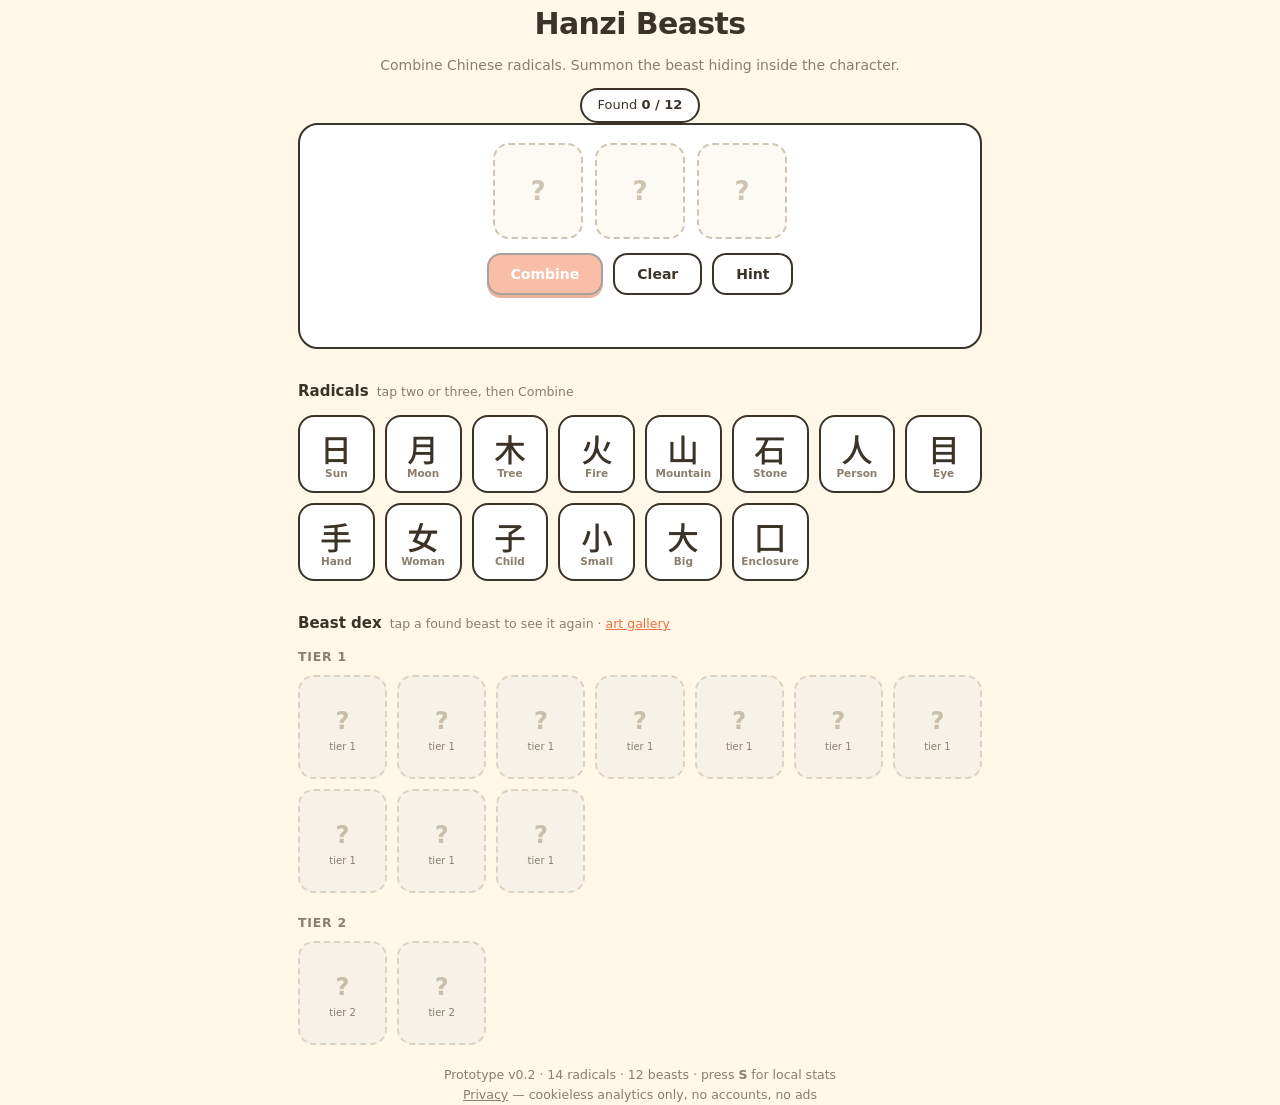
==== index.html @ 6ebd9b94 "Hanzi Beasts v0.2 — 14 radicals / 12 beasts / privacy page / real domain" ====
<!DOCTYPE html>
<html lang="en">
<head>
<meta charset="UTF-8">
<meta name="viewport" content="width=device-width, initial-scale=1.0, maximum-scale=1.0, user-scalable=no">
<title>Hanzi Beasts — combine Chinese radicals, summon beasts</title>
<meta name="description" content="A browser puzzle: drag Chinese radicals together, discover the character they build, and summon the beast hiding inside it. 12 beasts to find.">
<meta name="theme-color" content="#FFF7E8">
<link rel="icon" href="favicon.svg" type="image/svg+xml">
<link rel="canonical" href="https://hanzi.fun/">

<meta property="og:type" content="website">
<meta property="og:url" content="https://hanzi.fun/">
<meta property="og:title" content="Hanzi Beasts — combine Chinese radicals, summon beasts">
<meta property="og:description" content="A browser puzzle: drag Chinese radicals together, discover the character they build, and summon the beast hiding inside it. 12 beasts to find.">
<meta property="og:image" content="https://hanzi.fun/og-image.png">
<meta property="og:image:width" content="1200">
<meta property="og:image:height" content="630">
<meta name="twitter:card" content="summary_large_image">
<meta name="twitter:title" content="Hanzi Beasts — combine Chinese radicals, summon beasts">
<meta name="twitter:description" content="Combine Chinese radicals. Summon the beast hiding inside the character.">
<meta name="twitter:image" content="https://hanzi.fun/og-image.png">

<link rel="stylesheet" href="styles.css">
<!-- Plausible（自建实例，需先在 plausible.shipsolo.io 添加 site: hanzi.fun） -->
<script defer data-domain="hanzi.fun" src="https://plausible.shipsolo.io/js/script.js"></script>
</head>
<body>

<header class="wrap">
  <h1>Hanzi Beasts</h1>
  <p class="tag">Combine Chinese radicals. Summon the beast hiding inside the character.</p>
  <div class="prog">Found <b id="progress">0 / 12</b></div>
</header>

<main class="wrap">

  <section class="bench">
    <div id="slots" class="slots"></div>
    <div class="controls">
      <button id="combine" class="primary" disabled>Combine</button>
      <button id="clear" class="ghost">Clear</button>
      <button id="hintBtn" class="ghost">Hint</button>
    </div>
    <div id="feedback" class="feedback"></div>
    <div id="hint" class="hint"></div>
  </section>

  <section>
    <h2>Radicals <span class="muted">tap two or three, then Combine</span></h2>
    <div id="shelf" class="shelf"></div>
  </section>

  <section>
    <h2>Beast dex <span class="muted">tap a found beast to see it again · <a href="gallery.html" style="color:var(--accent)">art gallery</a></span></h2>
    <div id="dex"></div>
  </section>

</main>

<footer class="wrap muted">
  Prototype v0.2 · 14 radicals · 12 beasts · press <b>S</b> for local stats<br>
  <a href="/privacy" style="color:inherit">Privacy</a> — cookieless analytics only, no accounts, no ads
</footer>

<div id="modal" class="modal"><div id="modalBody" class="modal-card"></div></div>
<div id="statsPanel" class="stats"></div>

<script type="module" src="src/game.js"></script>
</body>
</html>
---- styles.css ----
/* Noto Sans SC（OFL，可 web 分发）。三档字重各约 6KB，谁用谁下载。
   注意：别拿 NotoSansSC[wght].ttf 可变字体直接子集化 —— 默认实例落在 wght=100(Thin)，
   大字显示会细得发飘。这里用的是 @fontsource 已实例化好的静态字重。 */
@font-face {
  font-family: 'HanziSub';
  src: url('fonts/hanzi-400.woff2') format('woff2');
  font-weight: 400; font-display: swap;
}
@font-face {
  font-family: 'HanziSub';
  src: url('fonts/hanzi-500.woff2') format('woff2');
  font-weight: 500; font-display: swap;
}
@font-face {
  font-family: 'HanziSub';
  src: url('fonts/hanzi-700.woff2') format('woff2');
  font-weight: 700; font-display: swap;
}

:root {
  --bg: #FFF7E8;
  --card: #FFFFFF;
  --ink: #3B3228;
  --muted: #8A7E6E;
  --accent: #F2703F;
  --accent-d: #D4552A;
  --line: #3B3228;
  --hz: 'HanziSub', 'PingFang SC', 'Microsoft YaHei', 'Noto Sans SC', sans-serif;
}

/* 汉字统一 Medium：比 Regular 更有卡通分量感，比 Bold 更透气 */
.rad-c, .slot-c, .cell-c, .beast-hz, .hero-hz, .mini-hz, .chip, .wgt-sample { font-weight: 500; }

* { box-sizing: border-box; }

body {
  margin: 0;
  background: var(--bg);
  color: var(--ink);
  font-family: system-ui, -apple-system, 'Segoe UI', sans-serif;
  font-size: 15px;
  line-height: 1.6;
  -webkit-font-smoothing: antialiased;
}

.wrap { max-width: 720px; margin: 0 auto; padding: 0 18px; }

header { padding: 30px 18px 14px; text-align: center; }
h1 {
  font-size: 30px; font-weight: 800; margin: 0;
  letter-spacing: -0.02em;
}
.tag { margin: 6px 0 12px; color: var(--muted); font-size: 14px; }
.prog {
  display: inline-block; padding: 5px 16px; border-radius: 999px;
  background: var(--card); border: 2px solid var(--line); font-size: 13px;
}
.prog b { font-weight: 700; }

h2 {
  font-size: 15px; font-weight: 700; margin: 30px 0 12px;
  display: flex; align-items: baseline; gap: 8px; flex-wrap: wrap;
}
.muted { color: var(--muted); font-weight: 400; font-size: 12.5px; }

/* ---------- 工作台 ---------- */
.bench {
  background: var(--card); border: 2.5px solid var(--line);
  border-radius: 20px; padding: 18px; text-align: center;
}
.slots { display: flex; justify-content: center; gap: 12px; margin-bottom: 14px; }
.slots.shake { animation: shake 0.4s; }
@keyframes shake {
  0%,100% { transform: translateX(0); }
  20% { transform: translateX(-8px); }
  40% { transform: translateX(7px); }
  60% { transform: translateX(-5px); }
  80% { transform: translateX(3px); }
}
.slot, .rad, .cell {
  font-family: inherit; cursor: pointer; background: var(--card);
  border: 2.5px solid var(--line); border-radius: 16px;
  display: flex; flex-direction: column; align-items: center; justify-content: center;
  transition: transform .1s, background .15s, box-shadow .15s;
  -webkit-tap-highlight-color: transparent;
}
.slot { width: 90px; height: 96px; }
.slot.empty { border-style: dashed; border-color: #CFC3B2; background: #FDFAF3; }
.slot-q { font-size: 26px; color: #CFC3B2; font-weight: 700; }
.slot-c { font-family: var(--hz); font-size: 40px; line-height: 1.1; }
.slot-en { font-size: 11px; color: var(--muted); }
.slot.filled { background: color-mix(in srgb, var(--c) 18%, #fff); }

.controls { display: flex; gap: 10px; justify-content: center; flex-wrap: wrap; }
button {
  font-family: inherit; font-size: 14px; font-weight: 700; cursor: pointer;
  border-radius: 14px; padding: 11px 22px; border: 2.5px solid var(--line);
  background: var(--card); color: var(--ink);
  transition: transform .08s, box-shadow .08s;
  -webkit-tap-highlight-color: transparent;
}
button:active:not(:disabled) { transform: translateY(2px); box-shadow: none; }
button:disabled { opacity: .45; cursor: not-allowed; }
.primary { background: var(--accent); color: #fff; box-shadow: 0 3px 0 var(--accent-d); }
.primary:not(:disabled):hover { background: #F57F52; }
.primary:active:not(:disabled) { box-shadow: 0 1px 0 var(--accent-d); }
.ghost { background: var(--card); }

.feedback {
  min-height: 22px; margin-top: 12px; font-size: 13.5px; color: var(--muted);
  opacity: 0; transition: opacity .18s;
}
.feedback.show { opacity: 1; }
.feedback.lv2 { color: #C77B12; font-weight: 600; }

.hint {
  display: none; margin-top: 10px; font-size: 13px; color: #4A6E8A;
  background: #EEF5FA; border: 2px solid #CFE2EE; border-radius: 12px; padding: 8px 12px;
}
.hint.show { display: block; }

/* ---------- 材料架 ---------- */
.shelf {
  display: grid; gap: 10px;
  grid-template-columns: repeat(auto-fill, minmax(68px, 1fr));
}
.rad { width: 100%; height: 78px; padding: 4px 2px; }
.rad:hover { background: color-mix(in srgb, var(--c) 20%, #fff); transform: translateY(-2px); }
.rad-c { font-family: var(--hz); font-size: 32px; line-height: 1.15; }
.rad-en { font-size: 10.5px; color: var(--muted); }

/* ---------- 图鉴 ---------- */
.dex-group { margin-bottom: 20px; }
.dex-group h3 {
  font-size: 12.5px; font-weight: 700; color: var(--muted);
  text-transform: uppercase; letter-spacing: .06em; margin: 0 0 8px;
}
.dex-grid {
  display: grid; gap: 10px;
  grid-template-columns: repeat(auto-fill, minmax(86px, 1fr));
}
.cell { width: 100%; min-height: 104px; padding: 5px 2px; gap: 1px; }
.cell.locked { background: #F7F2E8; border-color: #DCD2C0; border-style: dashed; cursor: default; }
.cell-q { font-size: 24px; color: #C9BEA9; font-weight: 700; }
.cell.got { background: color-mix(in srgb, var(--c) 16%, #fff); }
.cell.got:hover { transform: translateY(-2px); }
.cell-art {
  width: 44px; height: 44px; display: block; flex: none;
  filter: drop-shadow(0 1px 0 rgba(59,50,40,.18));
}
.cell-art svg { width: 100%; height: 100%; display: block; }
.cell-c { font-family: var(--hz); font-size: 26px; line-height: 1.1; }
.cell-en { font-size: 10px; color: var(--muted); line-height: 1.15; text-align: center; }

/* ---------- 兽卡片 ---------- */
.modal {
  position: fixed; inset: 0; background: rgba(59, 50, 40, .55);
  display: none; align-items: center; justify-content: center; padding: 20px; z-index: 50;
}
.modal.show { display: flex; }
.modal-card {
  background: var(--card); border: 3px solid var(--line); border-radius: 24px;
  padding: 22px; max-width: 380px; width: 100%; text-align: center;
  max-height: 90vh; overflow-y: auto;
  animation: pop .28s cubic-bezier(.2,1.3,.5,1);
}
@keyframes pop { from { transform: scale(.85) translateY(10px); opacity: 0; } }
.beast-art { width: 190px; margin: 0 auto 6px; }
.newtag {
  display: inline-block; background: var(--accent); color: #fff;
  font-size: 11px; font-weight: 800; letter-spacing: .08em;
  padding: 3px 12px; border-radius: 999px; margin-bottom: 8px;
}
.beast-hz { font-family: var(--hz); font-size: 54px; line-height: 1.1; }
.beast-py { font-size: 13px; color: var(--muted); margin-bottom: 2px; }
.beast-en { font-size: 19px; font-weight: 800; }
.beast-name { font-size: 13px; color: var(--accent); font-weight: 700; margin-top: 2px; }
.beast-blurb { font-size: 13.5px; color: #6A5F52; margin: 10px 4px 14px; }
.beast-formula { display: flex; align-items: center; justify-content: center; gap: 6px; margin-bottom: 16px; }
.chip {
  font-family: var(--hz); font-size: 22px; width: 42px; height: 42px;
  display: flex; align-items: center; justify-content: center;
  border: 2.5px solid var(--line); border-radius: 12px;
  background: color-mix(in srgb, var(--c) 20%, #fff);
}
.plus { color: var(--muted); font-weight: 700; }
.beast-actions { display: flex; gap: 8px; justify-content: center; }

/* ---------- 统计面板 ---------- */
.stats {
  position: fixed; right: 16px; bottom: 16px; width: 300px; max-width: calc(100vw - 32px);
  background: var(--card); border: 2.5px solid var(--line); border-radius: 16px;
  padding: 14px 16px; font-size: 13px; display: none; z-index: 60;
}
.stats.show { display: block; }
.stats h3 { margin: 0 0 8px; font-size: 14px; }
.stats h4 { margin: 12px 0 6px; font-size: 12px; color: var(--muted); }
.srow { display: flex; justify-content: space-between; gap: 10px; padding: 3px 0; }
.stats button { margin-top: 12px; width: 100%; padding: 8px; font-size: 13px; }

footer { text-align: center; padding: 30px 18px 46px; font-size: 12px; }

@media (max-width: 480px) {
  h1 { font-size: 25px; }
  .slot { width: 78px; height: 88px; }
  .slot-c { font-size: 34px; }
  .beast-hz { font-size: 46px; }
}
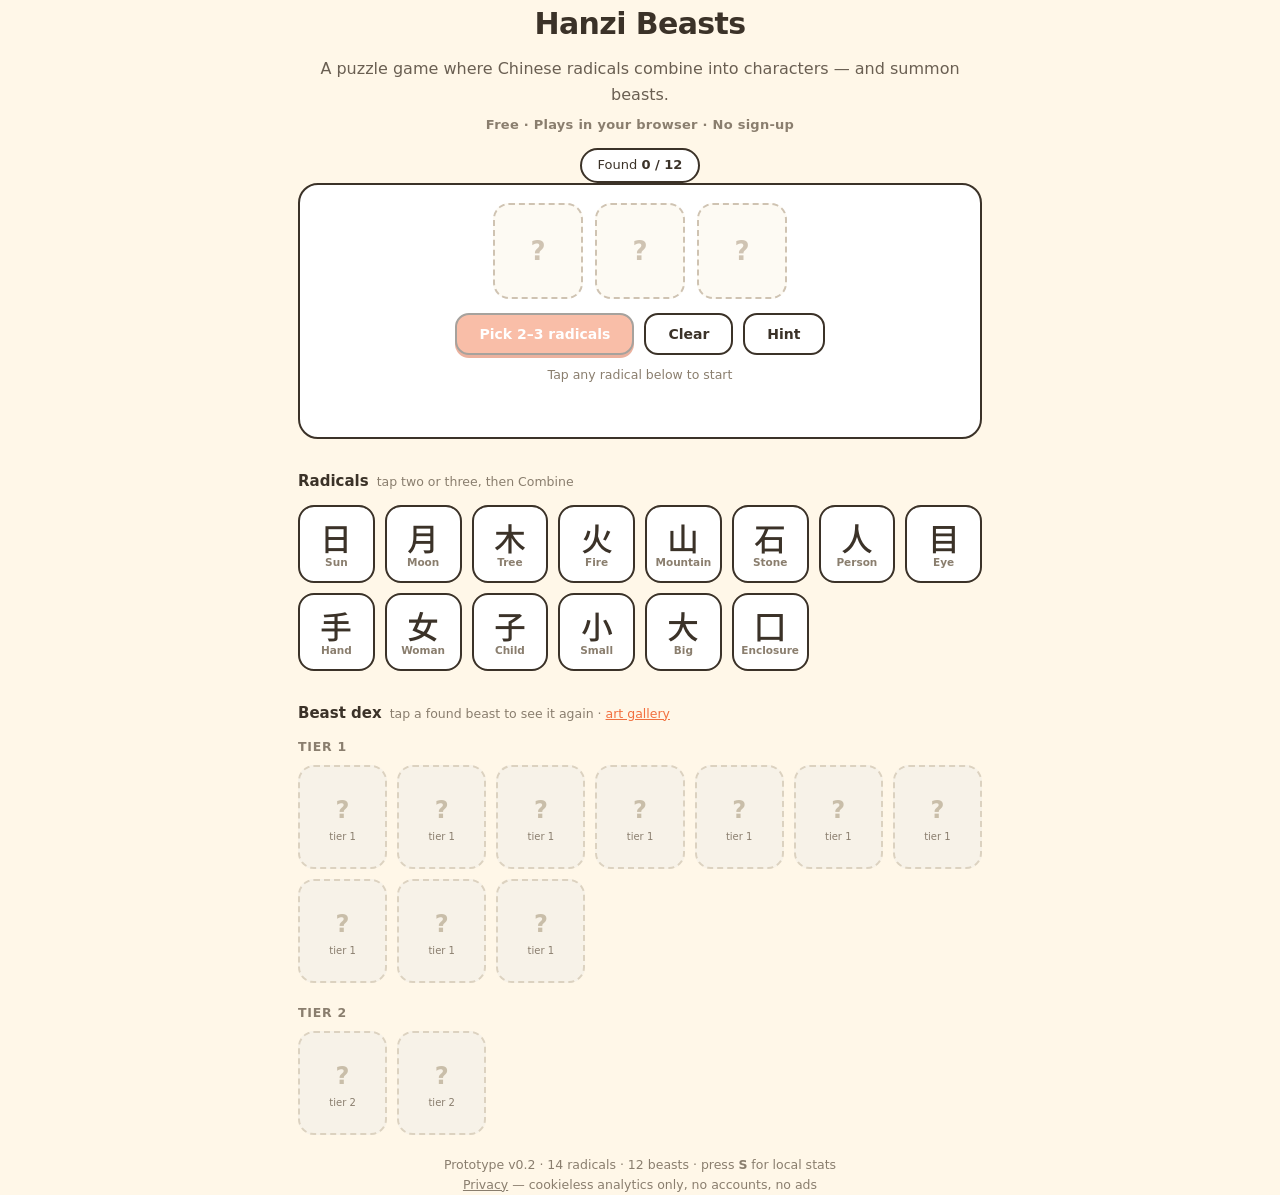
==== commit 67e08e0d: "feat(p0): first-screen reassurance chip, dynamic Combine CTA copy, IndexNow key - P0-1: add 'Free · " ====
--- a/index.html
+++ b/index.html
@@ -29,7 +29,8 @@
 
 <header class="wrap">
   <h1>Hanzi Beasts</h1>
-  <p class="tag">Combine Chinese radicals. Summon the beast hiding inside the character.</p>
+  <p class="tag">A puzzle game where Chinese radicals combine into characters — and summon beasts.</p>
+  <p class="feat">Free · Plays in your browser · No sign-up</p>
   <div class="prog">Found <b id="progress">0 / 12</b></div>
 </header>
 
@@ -38,10 +39,11 @@
   <section class="bench">
     <div id="slots" class="slots"></div>
     <div class="controls">
-      <button id="combine" class="primary" disabled>Combine</button>
+      <button id="combine" class="primary" disabled>Pick 2–3 radicals</button>
       <button id="clear" class="ghost">Clear</button>
       <button id="hintBtn" class="ghost">Hint</button>
     </div>
+    <div id="onboardHint" class="onboard-hint">Tap any radical below to start</div>
     <div id="feedback" class="feedback"></div>
     <div id="hint" class="hint"></div>
   </section>
--- a/styles.css
+++ b/styles.css
@@ -50,7 +50,13 @@
   font-size: 30px; font-weight: 800; margin: 0;
   letter-spacing: -0.02em;
 }
-.tag { margin: 6px 0 12px; color: var(--muted); font-size: 14px; }
+/* P0-3：副标承接力 —— 从 14px 浅灰提到 16px 中棕 500，贴近 H1 形成 hero 组合 */
+.tag { margin: 8px 0 8px; color: #6A5F52; font-size: 16px; font-weight: 500; }
+/* P0-1：消除搜索用户三怕（收费/下载/注册）的安抚 chip 行 */
+.feat {
+  margin: 0 0 12px; font-size: 13px; font-weight: 600;
+  letter-spacing: .02em; color: var(--muted);
+}
 .prog {
   display: inline-block; padding: 5px 16px; border-radius: 999px;
   background: var(--card); border: 2px solid var(--line); font-size: 13px;
@@ -105,6 +111,12 @@
 .primary:not(:disabled):hover { background: #F57F52; }
 .primary:active:not(:disabled) { box-shadow: 0 1px 0 var(--accent-d); }
 .ghost { background: var(--card); }
+
+/* P0-2：Combine 禁用态引导小提示，仅在 0 部首选中时显示（由 game.js renderSlots 驱动） */
+.onboard-hint {
+  display: none; margin-top: 10px; font-size: 12.5px; color: var(--muted);
+}
+.onboard-hint.show { display: block; }
 
 .feedback {
   min-height: 22px; margin-top: 12px; font-size: 13.5px; color: var(--muted);
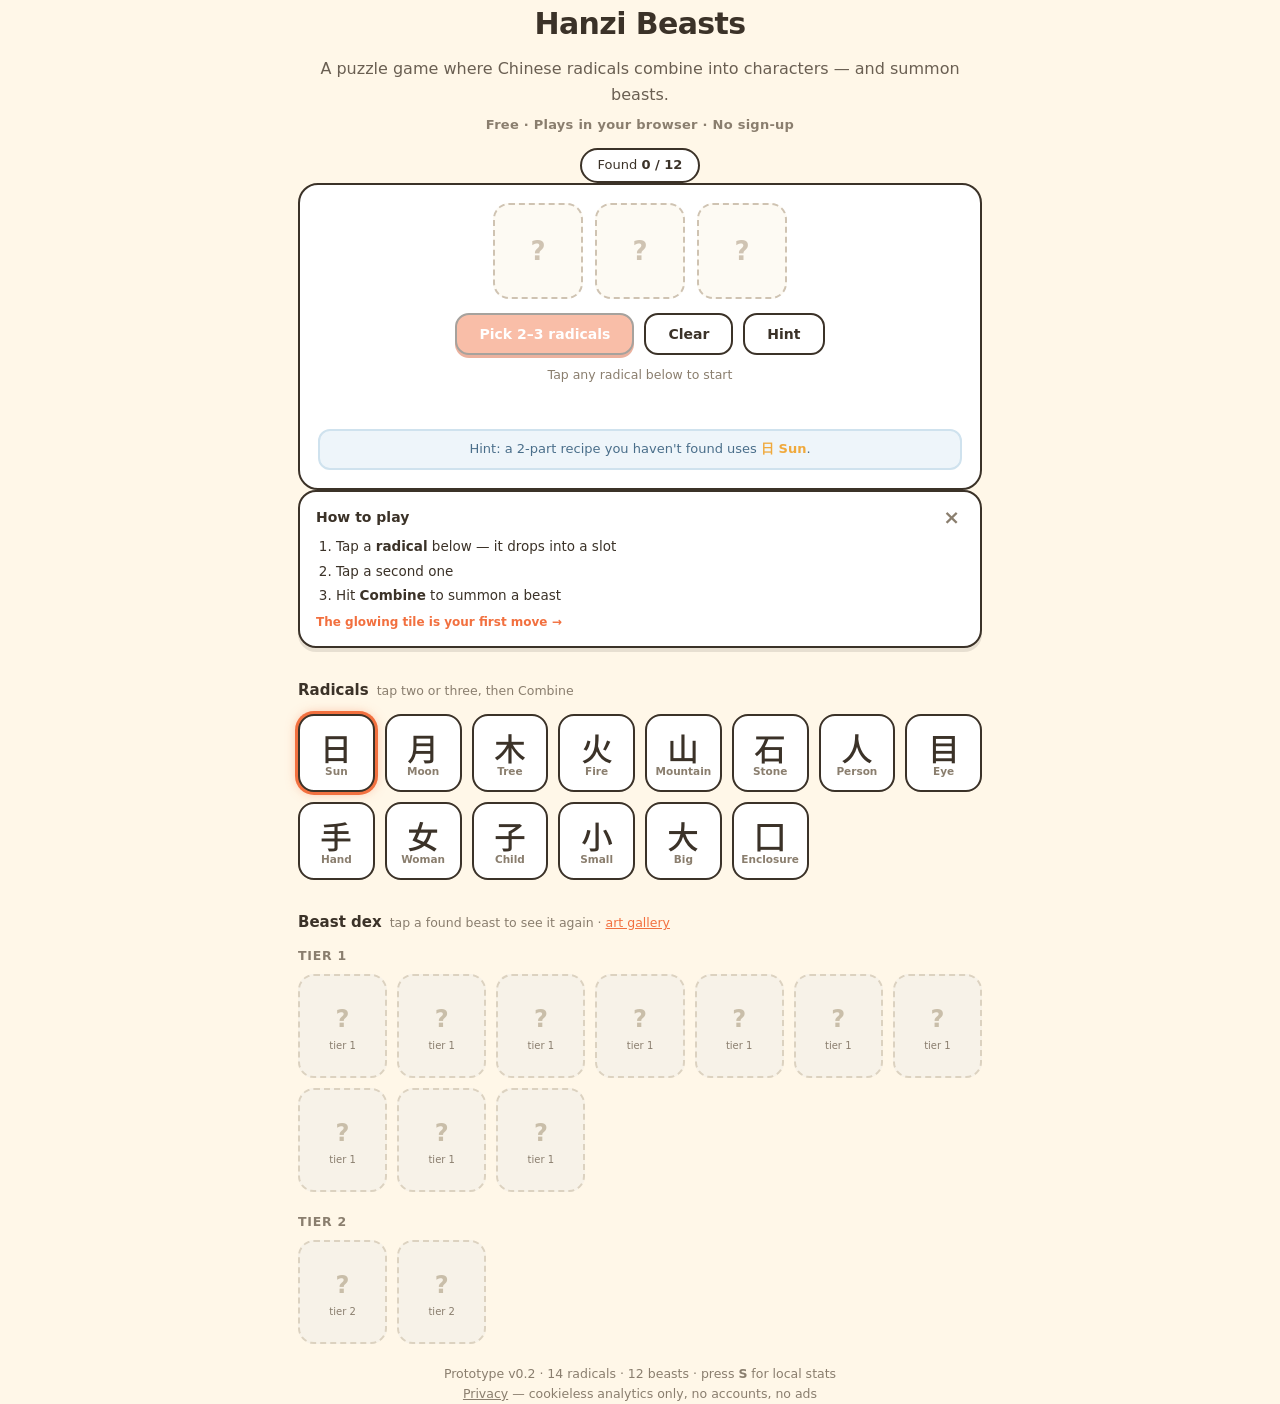
==== commit f6647eda: "feat: first-screen onboarding coachmark + highlight first radical - index.html: add #onboard card (3" ====
--- a/index.html
+++ b/index.html
@@ -48,6 +48,16 @@
     <div id="hint" class="hint"></div>
   </section>
 
+  <div id="onboard" class="onboard" hidden>
+    <div class="onboard-head">How to play <span class="onboard-x" id="onboardX" title="Dismiss" role="button" aria-label="Dismiss">×</span></div>
+    <ol class="onboard-steps">
+      <li>Tap a <b>radical</b> below — it drops into a slot</li>
+      <li>Tap a second one</li>
+      <li>Hit <b>Combine</b> to summon a beast</li>
+    </ol>
+    <div class="onboard-foot">The glowing tile is your first move →</div>
+  </div>
+
   <section>
     <h2>Radicals <span class="muted">tap two or three, then Combine</span></h2>
     <div id="shelf" class="shelf"></div>
--- a/styles.css
+++ b/styles.css
@@ -130,6 +130,36 @@
   background: #EEF5FA; border: 2px solid #CFE2EE; border-radius: 12px; padding: 8px 12px;
 }
 .hint.show { display: block; }
+
+/* ---------- 首屏引导 ---------- */
+.onboard {
+  background: var(--card); border: 2.5px solid var(--line); border-radius: 18px;
+  padding: 14px 16px; margin-bottom: 18px; position: relative;
+  box-shadow: 0 4px 0 rgba(59, 50, 40, .12);
+}
+.onboard[hidden] { display: none; }
+.onboard-head {
+  font-weight: 800; font-size: 14px; display: flex;
+  justify-content: space-between; align-items: center;
+}
+.onboard-x {
+  cursor: pointer; color: var(--muted); font-size: 20px; line-height: 1;
+  padding: 0 4px; user-select: none;
+}
+.onboard-x:hover { color: var(--ink); }
+.onboard-steps { margin: 8px 0 6px; padding-left: 20px; font-size: 13.5px; }
+.onboard-steps li { margin: 3px 0; }
+.onboard-foot { font-size: 12px; color: var(--accent); font-weight: 700; }
+
+/* 首个偏旁：发光脉冲，指示「先点这里」 */
+.rad.first {
+  animation: glow 1.4s ease-in-out infinite;
+  box-shadow: 0 0 0 3px var(--accent), 0 0 12px color-mix(in srgb, var(--accent) 55%, transparent);
+}
+@keyframes glow {
+  0%, 100% { box-shadow: 0 0 0 3px var(--accent), 0 0 8px color-mix(in srgb, var(--accent) 40%, transparent); }
+  50%      { box-shadow: 0 0 0 3px var(--accent), 0 0 20px color-mix(in srgb, var(--accent) 80%, transparent); }
+}
 
 /* ---------- 材料架 ---------- */
 .shelf {
